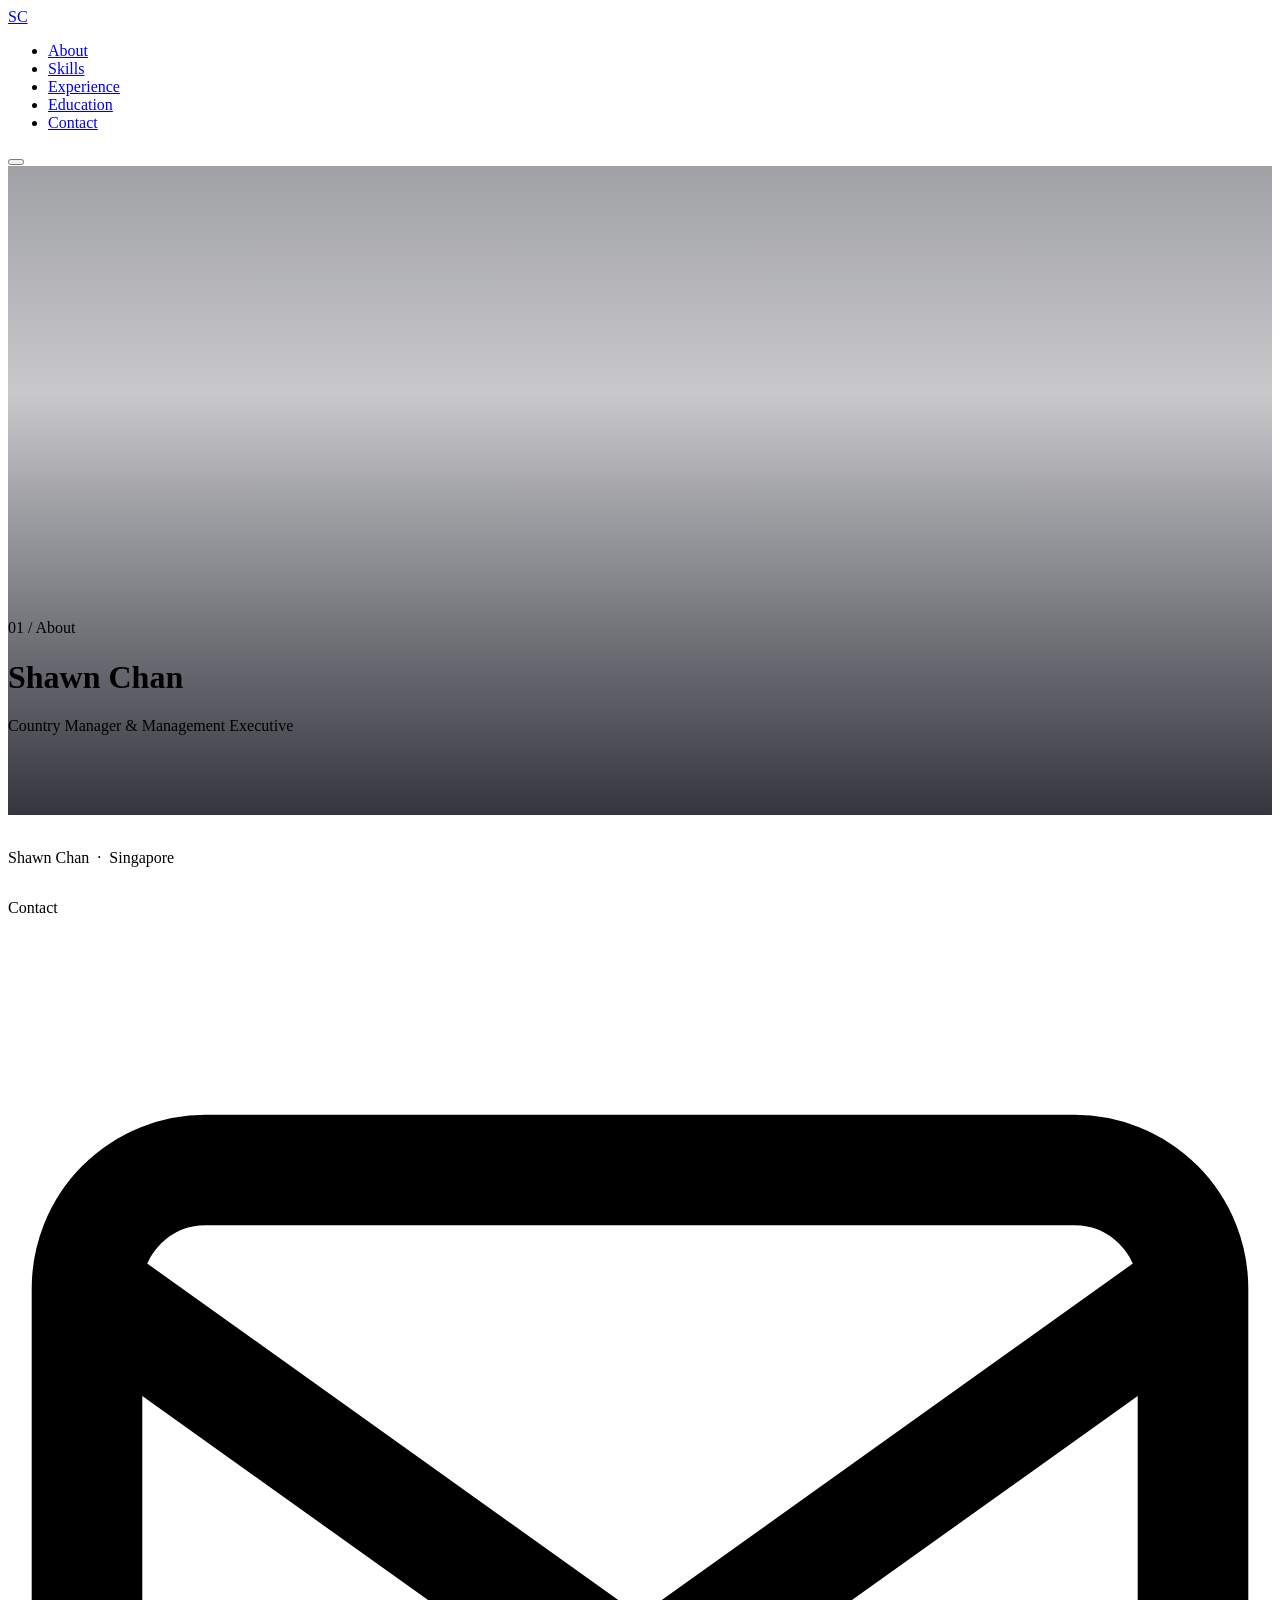
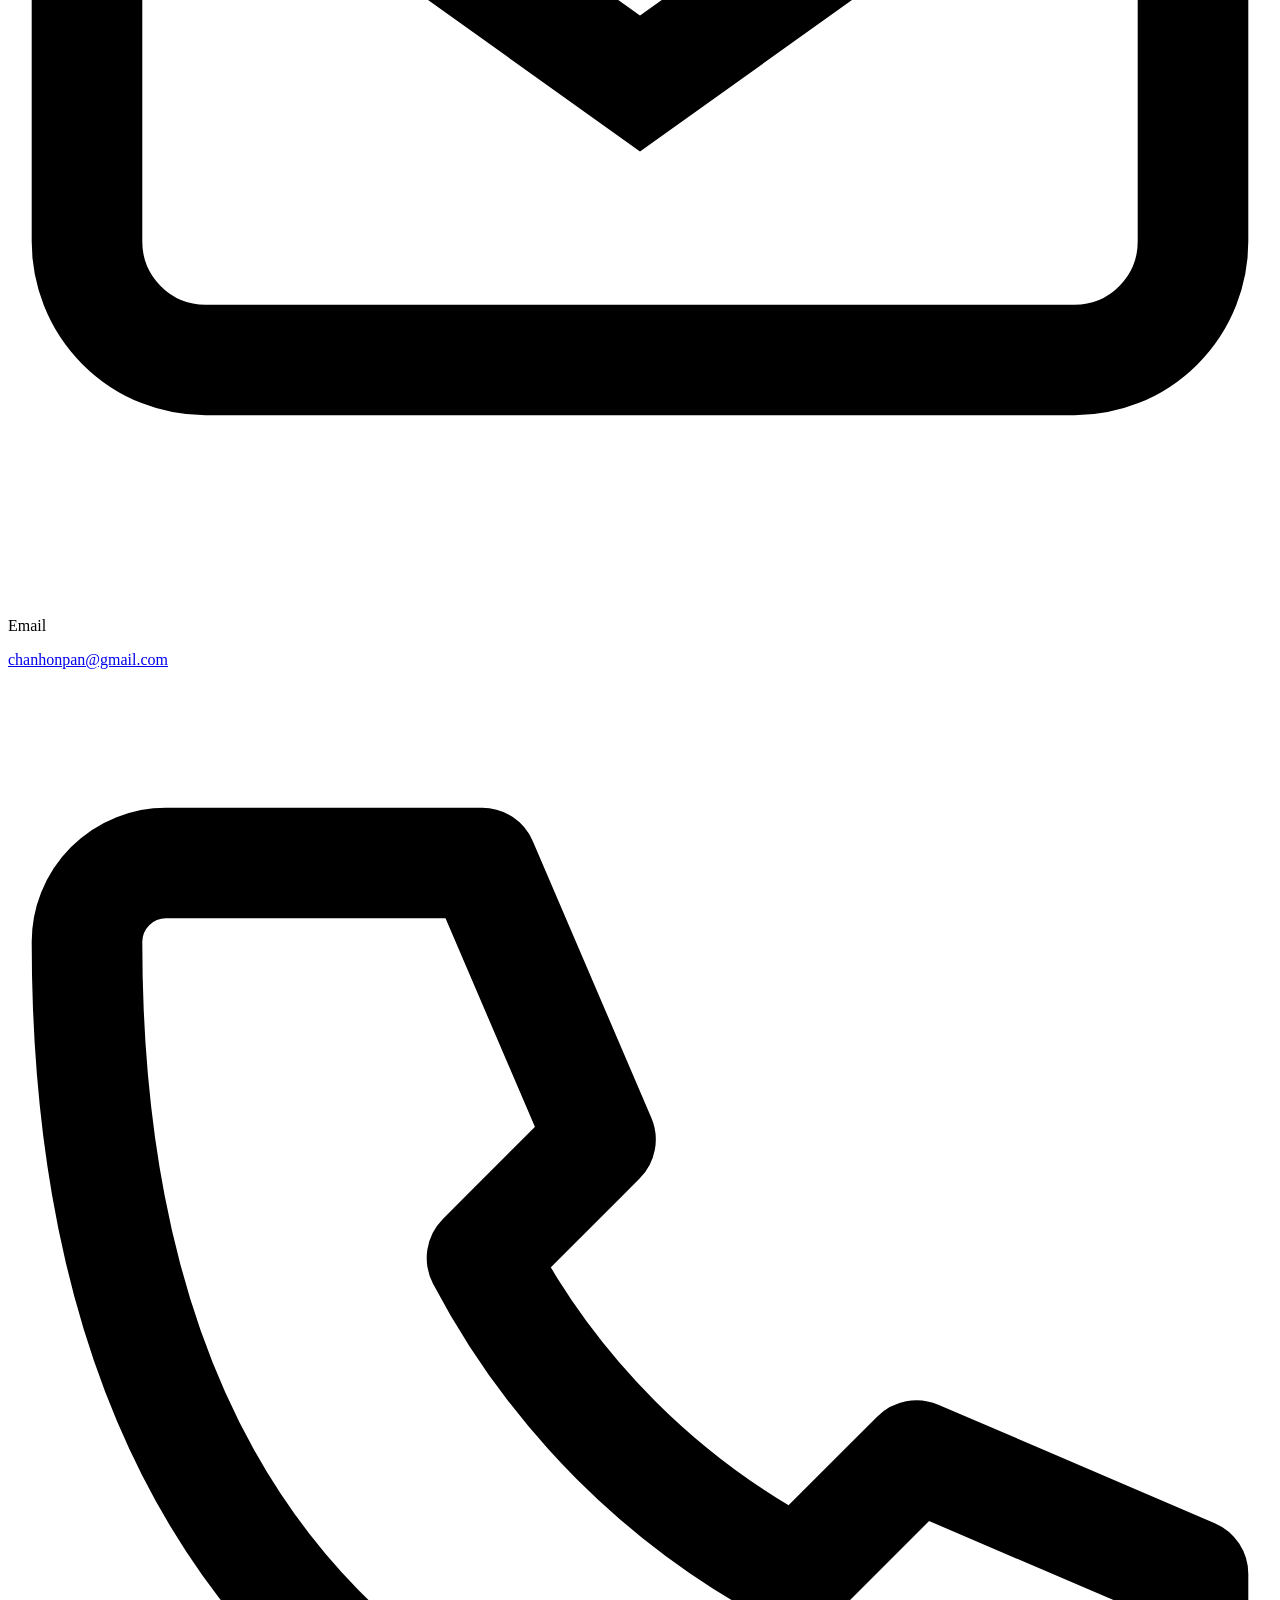
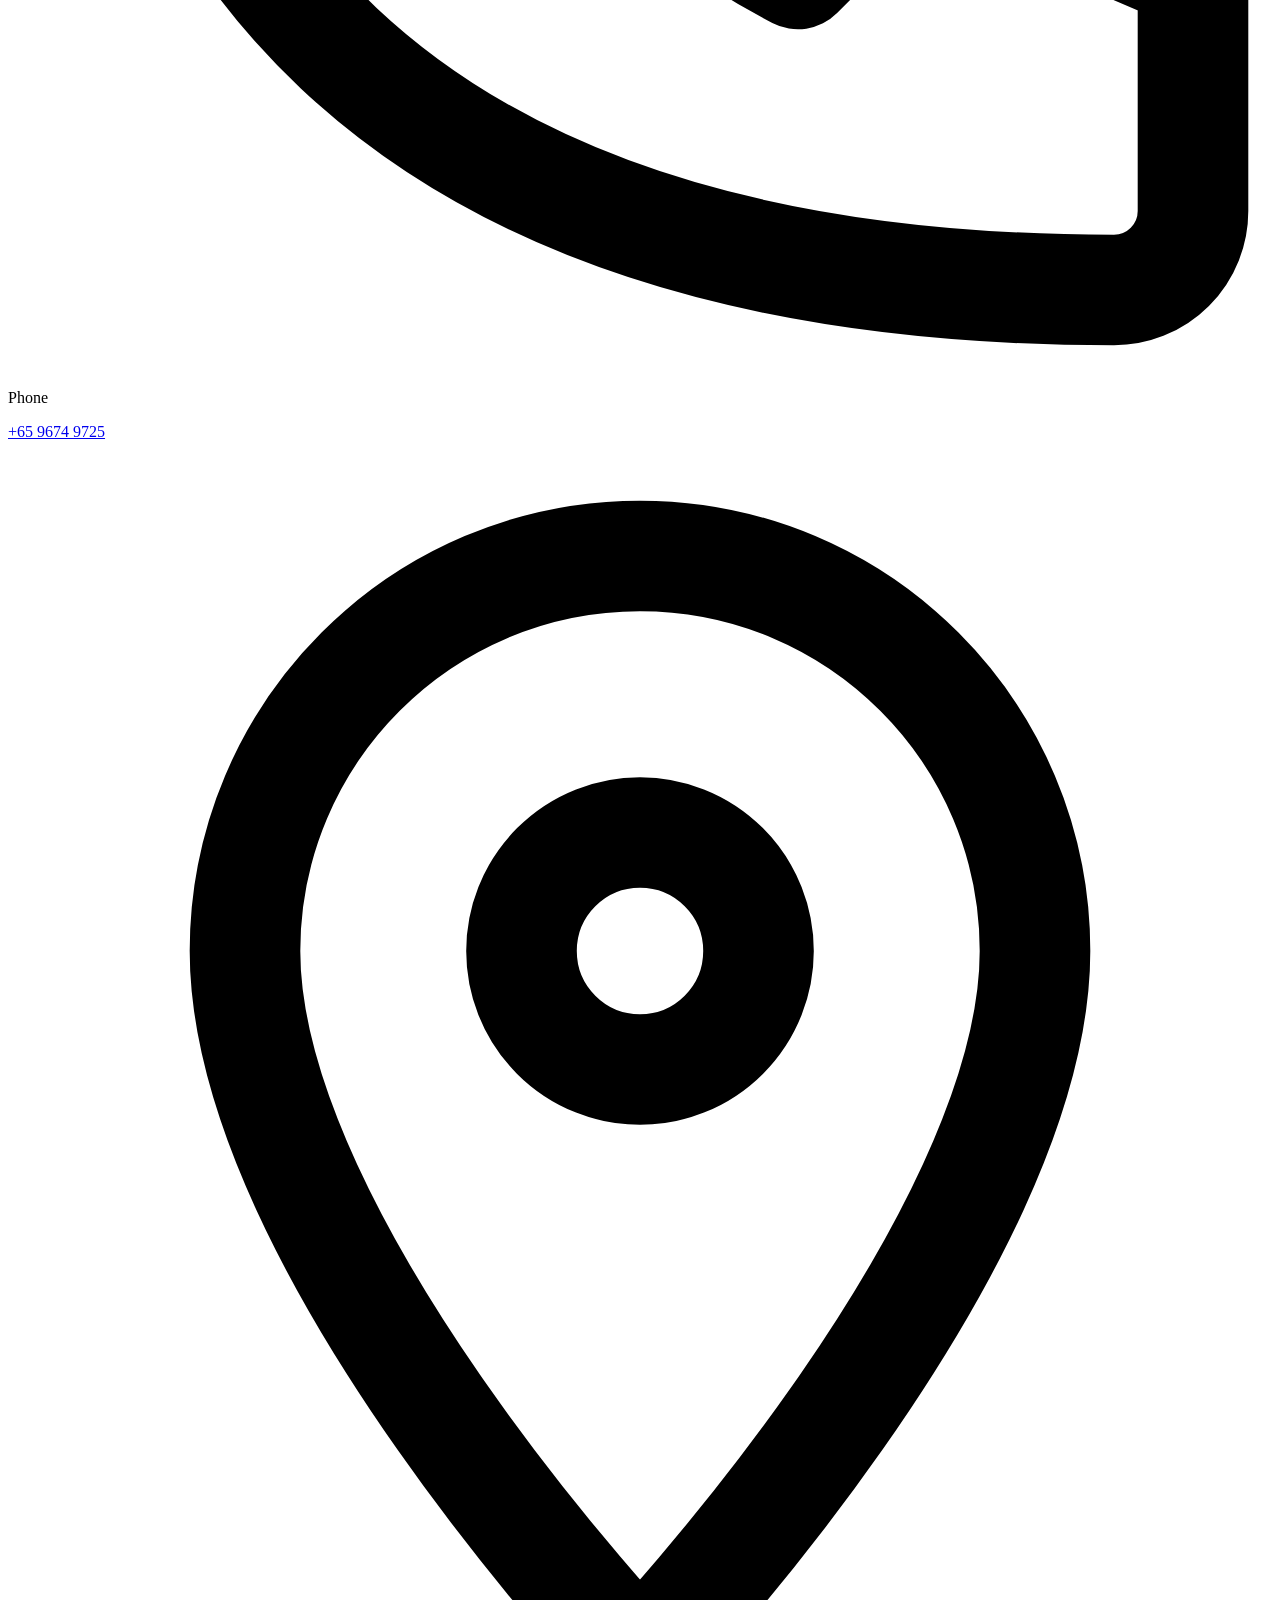
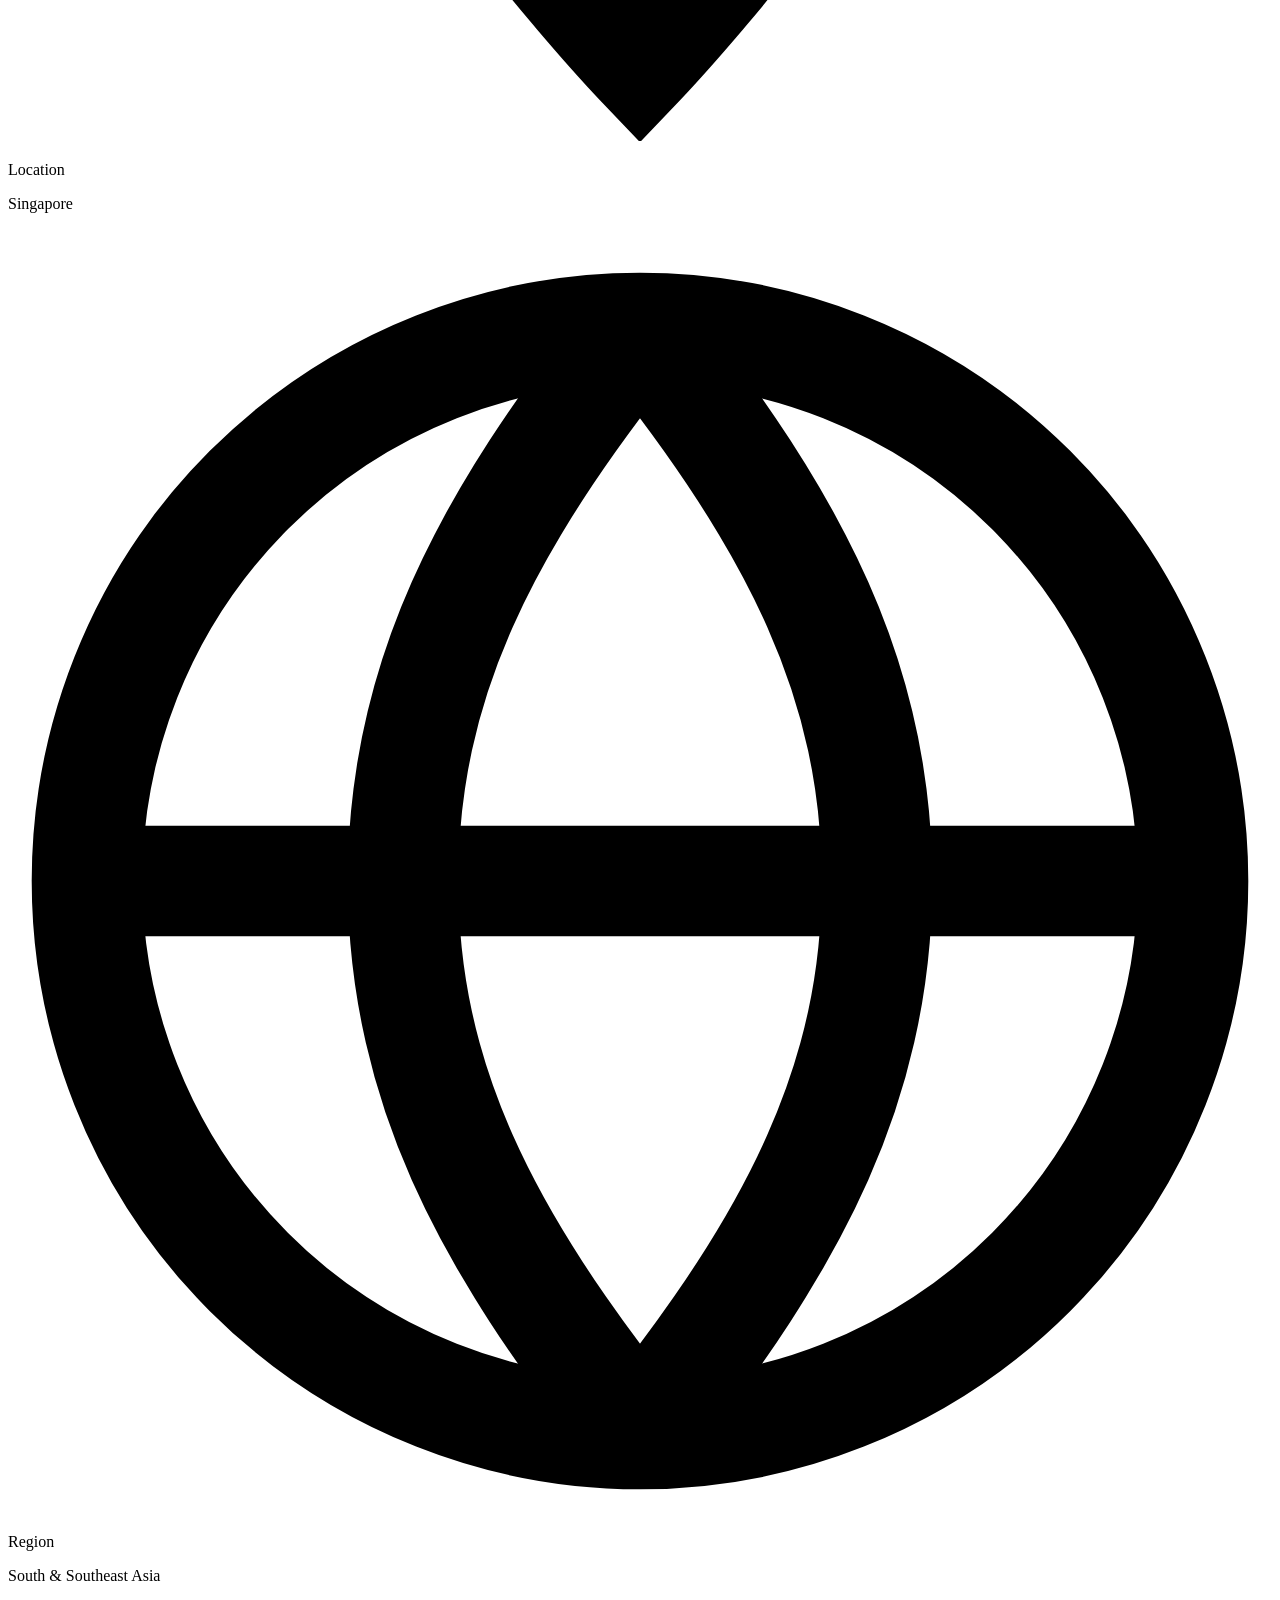
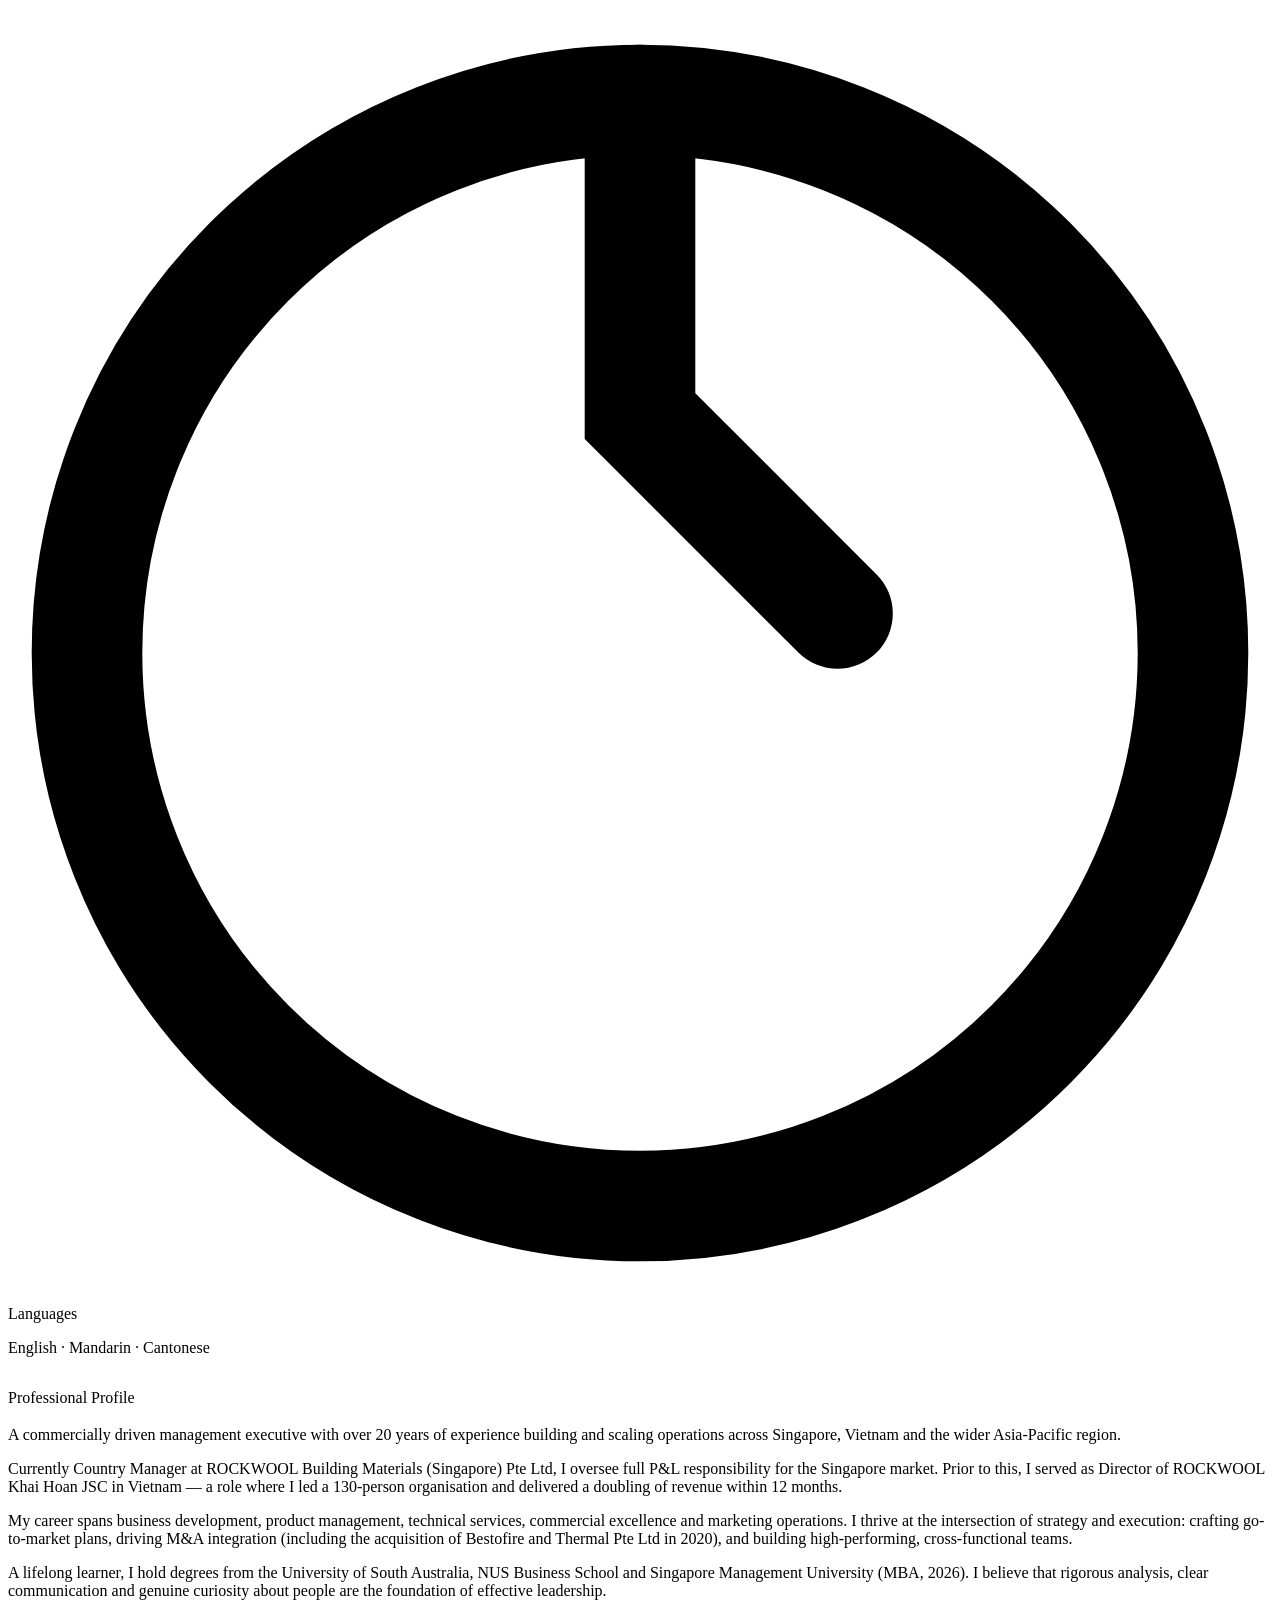
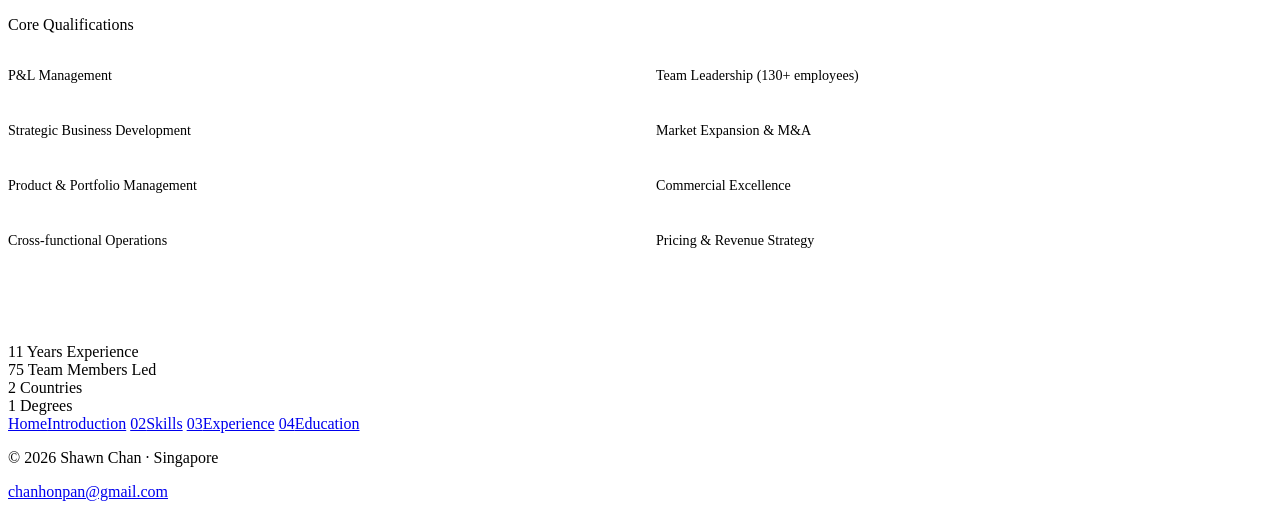
==== about.html @ ef0fda78 "Add files via upload" ====
<!DOCTYPE html>
<html lang="en">
<head>
<meta charset="UTF-8">
<meta name="viewport" content="width=device-width, initial-scale=1.0">
<meta name="description" content="About Shawn Chan — Country Manager, ROCKWOOL Singapore. Profile, contact and professional background.">
<title>About — Shawn Chan</title>
<link rel="preconnect" href="https://fonts.googleapis.com">
<link rel="preconnect" href="https://fonts.gstatic.com" crossorigin>
<link href="https://fonts.googleapis.com/css2?family=Cormorant+Garamond:ital,wght@0,400;0,500;0,600;0,700;1,400;1,600&family=Inter:wght@300;400;500;600;700&display=swap" rel="stylesheet">
<link rel="stylesheet" href="styles.css">
</head>
<body>

<nav id="mainNav" class="scrolled">
  <a class="nav-brand" href="index.html">SC</a>
  <ul class="nav-links" id="navLinks">
    <li><a href="about.html" class="active">About</a></li>
    <li><a href="skills.html">Skills</a></li>
    <li><a href="experience.html">Experience</a></li>
    <li><a href="education.html">Education</a></li>
    <li><a href="mailto:chanhonpan@gmail.com">Contact</a></li>
  </ul>
  <button class="nav-toggle" id="navToggle" aria-label="Menu">
    <span></span><span></span><span></span>
  </button>
</nav>

<!-- Page hero with Singapore skyline photo -->
<header class="page-hero photo-hero">
  <div class="photo-hero-bg"></div>
  <div class="photo-hero-overlay"></div>
  <div class="container photo-hero-content">
    <p class="ph-label">01 / About</p>
    <h1 class="ph-title">Shawn Chan</h1>
    <p class="ph-sub">Country Manager &amp; Management Executive</p>
  </div>
</header>

<style>
/* Photo hero override */
.photo-hero {
  position: relative;
  min-height: 65vh;
  display: flex;
  align-items: flex-end;
  padding-bottom: 4rem;
  overflow: hidden;
}

.photo-hero-bg {
  position: absolute;
  inset: 0;
  background-image: url('https://images.unsplash.com/photo-1574227492706-f65b24c3688a?auto=format&fit=crop&w=1920&q=88');
  background-size: cover;
  background-position: center 42%;
  transform: scale(1.04);
  transition: transform 8s ease-out;
}

.photo-hero-bg.loaded {
  transform: scale(1.0);
}

/* Dark gradient overlay — removes any watermark visibility */
.photo-hero-overlay {
  position: absolute;
  inset: 0;
  background: linear-gradient(
    to bottom,
    rgba(7, 9, 20, 0.38) 0%,
    rgba(7, 9, 20, 0.22) 35%,
    rgba(7, 9, 20, 0.55) 70%,
    rgba(7, 9, 20, 0.82) 100%
  );
}

.photo-hero-content {
  position: relative;
  z-index: 2;
}

/* Ensure page-hero::before doesn't conflict */
.photo-hero::before { display: none; }
</style>

<!-- Main content -->
<main class="section">
  <div class="container">
    <div class="about-grid">

      <!-- Photo column -->
      <div class="about-photo-wrap reveal-l">
        <img class="about-photo" src="shawn_photo.jpg" alt="Shawn Chan" onerror="this.style.background='#1C1A2E';this.alt='';">
        <p class="about-photo-caption">Shawn Chan &nbsp;·&nbsp; Singapore</p>

        <!-- Contact details -->
        <div class="bio-rule" style="margin-top:2rem;"></div>
        <p class="label" style="margin-bottom:1rem;">Contact</p>

        <div style="display:flex;flex-direction:column;gap:1.25rem;">

          <div class="contact-item">
            <svg class="contact-icon" viewBox="0 0 16 16" fill="none" xmlns="http://www.w3.org/2000/svg">
              <rect x="1" y="3" width="14" height="10" rx="1.5" stroke="currentColor" stroke-width="1.4"/>
              <path d="M1 4.5L8 9.5l7-5" stroke="currentColor" stroke-width="1.4"/>
            </svg>
            <div class="contact-item-content">
              <p class="ci-label">Email</p>
              <p class="ci-value"><a href="mailto:chanhonpan@gmail.com">chanhonpan@gmail.com</a></p>
            </div>
          </div>

          <div class="contact-item">
            <svg class="contact-icon" viewBox="0 0 16 16" fill="none" xmlns="http://www.w3.org/2000/svg">
              <path d="M3 2h3l1.5 3.5L6 7a9.5 9.5 0 004 4l1.5-1.5L15 11v3a1 1 0 01-1 1C5.163 15 1 10.837 1 3a1 1 0 011-1h1z" stroke="currentColor" stroke-width="1.4" stroke-linecap="round" stroke-linejoin="round"/>
            </svg>
            <div class="contact-item-content">
              <p class="ci-label">Phone</p>
              <p class="ci-value"><a href="tel:+6596749725">+65 9674 9725</a></p>
            </div>
          </div>

          <div class="contact-item">
            <svg class="contact-icon" viewBox="0 0 16 16" fill="none" xmlns="http://www.w3.org/2000/svg">
              <path d="M8 1C5.238 1 3 3.238 3 6c0 3.75 5 9 5 9s5-5.25 5-9c0-2.762-2.238-5-5-5z" stroke="currentColor" stroke-width="1.4"/>
              <circle cx="8" cy="6" r="1.5" stroke="currentColor" stroke-width="1.4"/>
            </svg>
            <div class="contact-item-content">
              <p class="ci-label">Location</p>
              <p class="ci-value">Singapore</p>
            </div>
          </div>

          <div class="contact-item">
            <svg class="contact-icon" viewBox="0 0 16 16" fill="none" xmlns="http://www.w3.org/2000/svg">
              <circle cx="8" cy="8" r="7" stroke="currentColor" stroke-width="1.4"/>
              <path d="M1.5 8h13M8 1c-2 2.5-3 4.5-3 7s1 4.5 3 7M8 1c2 2.5 3 4.5 3 7s-1 4.5-3 7" stroke="currentColor" stroke-width="1.4"/>
            </svg>
            <div class="contact-item-content">
              <p class="ci-label">Region</p>
              <p class="ci-value">South &amp; Southeast Asia</p>
            </div>
          </div>

          <div class="contact-item">
            <svg class="contact-icon" viewBox="0 0 16 16" fill="none" xmlns="http://www.w3.org/2000/svg">
              <path d="M8 1v4l2.5 2.5" stroke="currentColor" stroke-width="1.4" stroke-linecap="round"/>
              <circle cx="8" cy="8" r="7" stroke="currentColor" stroke-width="1.4"/>
            </svg>
            <div class="contact-item-content">
              <p class="ci-label">Languages</p>
              <p class="ci-value">English · Mandarin · Cantonese</p>
            </div>
          </div>

        </div>
      </div>

      <!-- Bio column -->
      <div class="reveal">
        <p class="label" style="margin-bottom:1.2rem;">Professional Profile</p>

        <p class="bio-lead">
          A commercially driven management executive with over 20 years of experience building and scaling operations across Singapore, Vietnam and the wider Asia-Pacific region.
        </p>

        <p class="bio-body">
          Currently Country Manager at ROCKWOOL Building Materials (Singapore) Pte Ltd, I oversee full P&amp;L responsibility for the Singapore market. Prior to this, I served as Director of ROCKWOOL Khai Hoan JSC in Vietnam — a role where I led a 130-person organisation and delivered a doubling of revenue within 12 months.
        </p>

        <p class="bio-body">
          My career spans business development, product management, technical services, commercial excellence and marketing operations. I thrive at the intersection of strategy and execution: crafting go-to-market plans, driving M&amp;A integration (including the acquisition of Bestofire and Thermal Pte Ltd in 2020), and building high-performing, cross-functional teams.
        </p>

        <p class="bio-body">
          A lifelong learner, I hold degrees from the University of South Australia, NUS Business School and Singapore Management University (MBA, 2026). I believe that rigorous analysis, clear communication and genuine curiosity about people are the foundation of effective leadership.
        </p>

        <div class="bio-rule"></div>

        <p class="label" style="margin-bottom:1.2rem;">Core Qualifications</p>
        <div style="display:grid;grid-template-columns:repeat(2,1fr);gap:0.6rem 2rem;">
          <p style="font-size:0.88rem;color:var(--muted);">P&amp;L Management</p>
          <p style="font-size:0.88rem;color:var(--muted);">Team Leadership (130+ employees)</p>
          <p style="font-size:0.88rem;color:var(--muted);">Strategic Business Development</p>
          <p style="font-size:0.88rem;color:var(--muted);">Market Expansion &amp; M&amp;A</p>
          <p style="font-size:0.88rem;color:var(--muted);">Product &amp; Portfolio Management</p>
          <p style="font-size:0.88rem;color:var(--muted);">Commercial Excellence</p>
          <p style="font-size:0.88rem;color:var(--muted);">Cross-functional Operations</p>
          <p style="font-size:0.88rem;color:var(--muted);">Pricing &amp; Revenue Strategy</p>
        </div>

      </div>
    </div>

    <!-- Stats -->
    <div class="stats-grid reveal" id="statsSection" style="margin-top:5rem;">
      <div class="stat-card">
        <span class="stat-num count-up" data-target="20" data-suffix="+">0</span>
        <span class="stat-label">Years Experience</span>
      </div>
      <div class="stat-card">
        <span class="stat-num count-up" data-target="130" data-suffix="+">0</span>
        <span class="stat-label">Team Members Led</span>
      </div>
      <div class="stat-card">
        <span class="stat-num count-up" data-target="5" data-suffix="+">0</span>
        <span class="stat-label">Countries</span>
      </div>
      <div class="stat-card">
        <span class="stat-num count-up" data-target="3" data-suffix="">0</span>
        <span class="stat-label">Degrees</span>
      </div>
    </div>
  </div>
</main>

<!-- Bottom nav -->
<nav class="bottom-nav">
  <a class="bn-item" href="index.html"><span class="bn-num">Home</span><span class="bn-label">Introduction</span><span class="bn-arrow"></span></a>
  <a class="bn-item" href="skills.html"><span class="bn-num">02</span><span class="bn-label">Skills</span><span class="bn-arrow"></span></a>
  <a class="bn-item" href="experience.html"><span class="bn-num">03</span><span class="bn-label">Experience</span><span class="bn-arrow"></span></a>
  <a class="bn-item" href="education.html"><span class="bn-num">04</span><span class="bn-label">Education</span><span class="bn-arrow"></span></a>
</nav>

<footer>
  <p>© 2026 Shawn Chan · Singapore</p>
  <a href="mailto:chanhonpan@gmail.com">chanhonpan@gmail.com</a>
</footer>

<script>
const nav = document.getElementById('mainNav');
window.addEventListener('scroll', () => nav.classList.toggle('scrolled', window.scrollY > 10), { passive: true });
nav.classList.add('scrolled');

const toggle = document.getElementById('navToggle');
const navLinks = document.getElementById('navLinks');
toggle.addEventListener('click', () => navLinks.classList.toggle('open'));

// Trigger subtle pan once hero photo loads
const heroBg = document.querySelector('.photo-hero-bg');
if (heroBg) {
  const testImg = new Image();
  testImg.onload = () => heroBg.classList.add('loaded');
  testImg.src = 'https://images.unsplash.com/photo-1574227492706-f65b24c3688a?auto=format&fit=crop&w=1920&q=88';
}

// Scroll reveal
const ioRev = new IntersectionObserver((entries) => {
  entries.forEach(e => { if (e.isIntersecting) { e.target.classList.add('visible'); ioRev.unobserve(e.target); } });
}, { threshold: 0.12 });
document.querySelectorAll('.reveal, .reveal-l, .reveal-r').forEach(el => ioRev.observe(el));

// Count-up
const runCounter = (el) => {
  const target = parseInt(el.dataset.target);
  const suffix = el.dataset.suffix !== undefined ? el.dataset.suffix : '+';
  const duration = 1600;
  const start = performance.now();
  const tick = (now) => {
    const p = Math.min((now - start) / duration, 1);
    const ease = 1 - Math.pow(1 - p, 3);
    el.textContent = Math.floor(ease * target) + (p === 1 ? suffix : '');
    if (p < 1) requestAnimationFrame(tick);
  };
  requestAnimationFrame(tick);
};

const ioCount = new IntersectionObserver((entries) => {
  entries.forEach(e => {
    if (e.isIntersecting) {
      e.target.querySelectorAll('.count-up').forEach(runCounter);
      ioCount.unobserve(e.target);
    }
  });
}, { threshold: 0.3 });

const statsSection = document.getElementById('statsSection');
if (statsSection) ioCount.observe(statsSection);
</script>
</body>
</html>
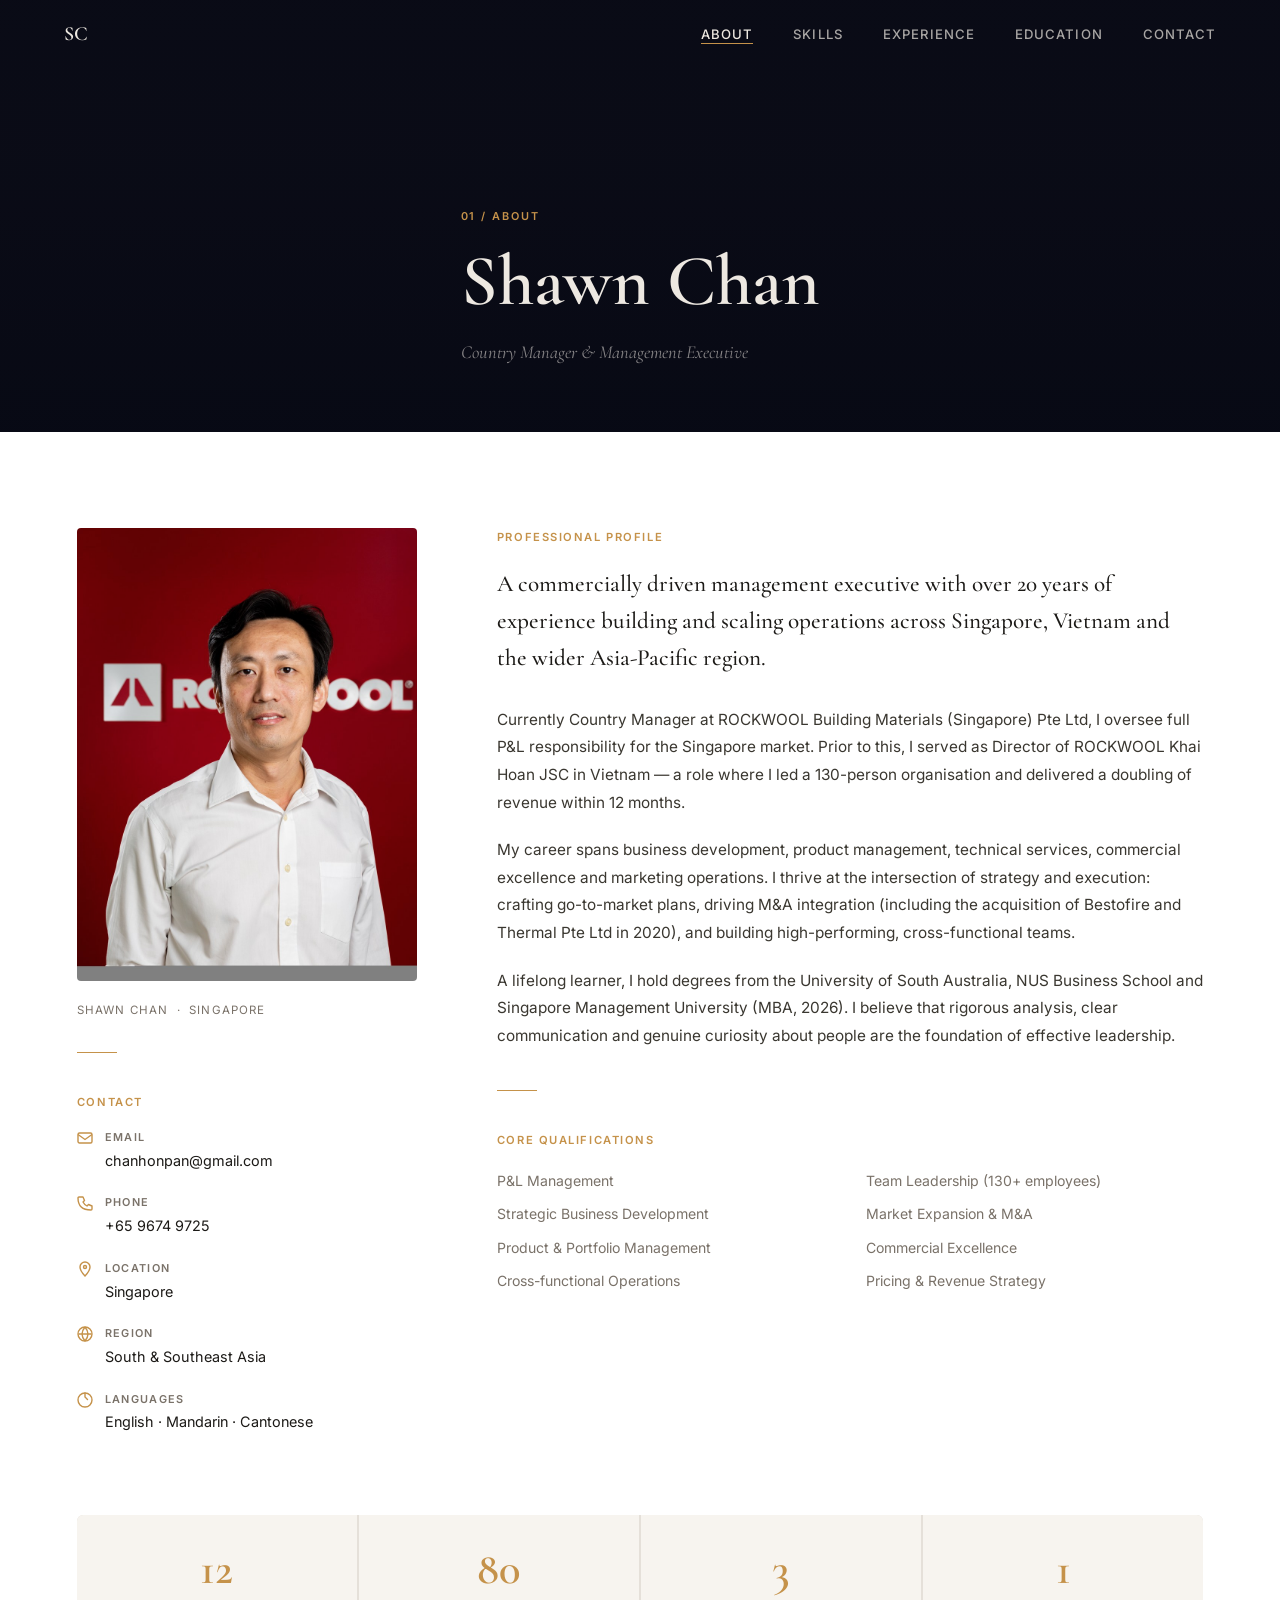
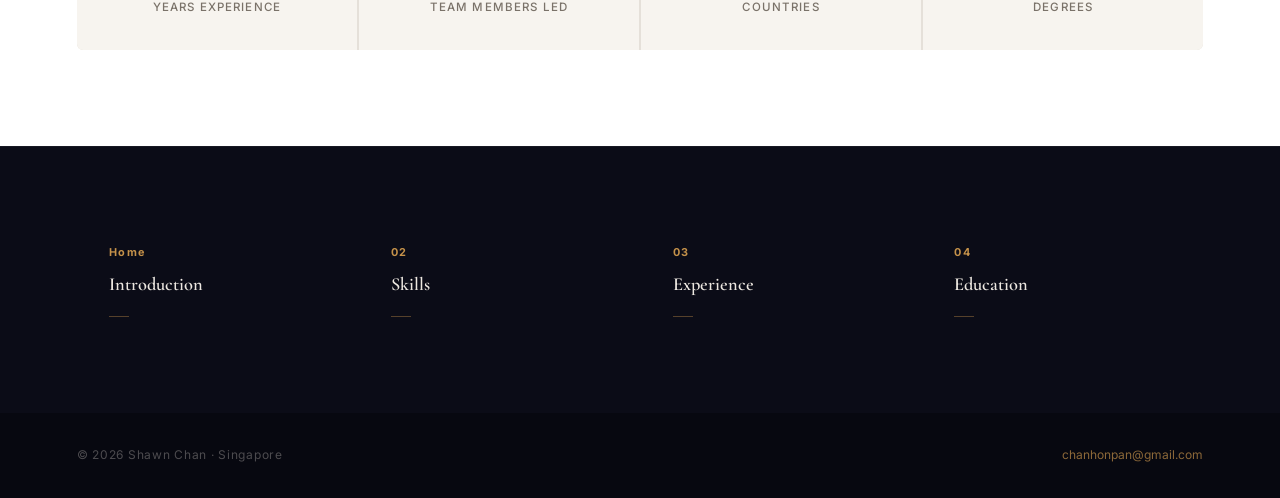
==== commit 2cdc4c58: "Update about.html" ====
--- a/about.html
+++ b/about.html
@@ -41,7 +41,7 @@
 /* Photo hero override */
 .photo-hero {
   position: relative;
-  min-height: 65vh;
+  min-height: 48vh;
   display: flex;
   align-items: flex-end;
   padding-bottom: 4rem;
@@ -53,7 +53,7 @@
   inset: 0;
   background-image: url('https://images.unsplash.com/photo-1574227492706-f65b24c3688a?auto=format&fit=crop&w=1920&q=88');
   background-size: cover;
-  background-position: center 42%;
+  background-position: center 44%;
   transform: scale(1.04);
   transition: transform 8s ease-out;
 }
@@ -280,4 +280,4 @@
 if (statsSection) ioCount.observe(statsSection);
 </script>
 </body>
-</html>+  </html>
--- a/styles.css
+++ b/styles.css
@@ -0,0 +1,1200 @@
+/* ============================================================
+   SHAWN CHAN — Personal Portfolio
+   Design System: Cormorant Garamond + Inter, Warm Bronze
+   ============================================================ */
+
+@import url('https://fonts.googleapis.com/css2?family=Cormorant+Garamond:ital,wght@0,400;0,500;0,600;0,700;1,400;1,600&family=Inter:wght@300;400;500;600;700&display=swap');
+
+/* ─── Design Tokens ────────────────────────────────────────── */
+:root {
+  --ink:      #0B0C17;
+  --deep:     #141524;
+  --coal:     #1C1A2E;
+  --bronze:   #C5924A;
+  --bronze-d: #9E6E30;
+  --cream:    #EDE8E1;
+  --text:     #1C1A17;
+  --muted:    #7A7269;
+  --border:   #E5E0D9;
+  --light:    #F7F4EF;
+  --white:    #FFFFFF;
+  --nav-h:    68px;
+  --radius:   6px;
+  --max-w:    1160px;
+  --f-serif:  'Cormorant Garamond', Georgia, 'Times New Roman', serif;
+  --f-sans:   'Inter', 'Segoe UI', system-ui, sans-serif;
+}
+
+/* ─── Reset & Base ──────────────────────────────────────────── */
+*, *::before, *::after { box-sizing: border-box; margin: 0; padding: 0; }
+
+html { scroll-behavior: smooth; font-size: 16px; }
+
+body {
+  font-family: var(--f-sans);
+  font-size: 1rem;
+  line-height: 1.7;
+  color: var(--text);
+  background: var(--white);
+  -webkit-font-smoothing: antialiased;
+}
+
+img { display: block; max-width: 100%; }
+a { color: inherit; text-decoration: none; }
+
+/* ─── Typography ────────────────────────────────────────────── */
+h1, h2, h3, h4 {
+  font-family: var(--f-serif);
+  font-weight: 600;
+  line-height: 1.2;
+}
+
+.label {
+  font-family: var(--f-sans);
+  font-size: 0.7rem;
+  font-weight: 600;
+  letter-spacing: 0.14em;
+  text-transform: uppercase;
+  color: var(--bronze);
+}
+
+/* ─── Navigation ────────────────────────────────────────────── */
+#mainNav {
+  position: fixed;
+  top: 0;
+  left: 0;
+  right: 0;
+  height: var(--nav-h);
+  z-index: 1000;
+  display: flex;
+  align-items: center;
+  padding: 0 5%;
+  transition: background 0.4s, box-shadow 0.4s;
+}
+
+#mainNav.scrolled {
+  background: rgba(11, 12, 23, 0.92);
+  backdrop-filter: blur(16px);
+  -webkit-backdrop-filter: blur(16px);
+  box-shadow: 0 1px 0 rgba(255,255,255,0.05);
+}
+
+.nav-brand {
+  font-family: var(--f-serif);
+  font-size: 1.25rem;
+  font-weight: 600;
+  color: var(--cream);
+  letter-spacing: 0.02em;
+  flex: 1;
+}
+
+.nav-links {
+  display: flex;
+  align-items: center;
+  gap: 2.5rem;
+  list-style: none;
+}
+
+.nav-links a {
+  font-family: var(--f-sans);
+  font-size: 0.82rem;
+  font-weight: 500;
+  letter-spacing: 0.08em;
+  text-transform: uppercase;
+  color: rgba(237, 232, 225, 0.7);
+  transition: color 0.2s;
+  position: relative;
+}
+
+.nav-links a::after {
+  content: '';
+  position: absolute;
+  bottom: -2px;
+  left: 0;
+  right: 0;
+  height: 1px;
+  background: var(--bronze);
+  transform: scaleX(0);
+  transition: transform 0.2s;
+}
+
+.nav-links a:hover,
+.nav-links a.active {
+  color: var(--cream);
+}
+
+.nav-links a:hover::after,
+.nav-links a.active::after {
+  transform: scaleX(1);
+}
+
+.nav-toggle {
+  display: none;
+  flex-direction: column;
+  gap: 5px;
+  cursor: pointer;
+  background: none;
+  border: none;
+  padding: 4px;
+}
+
+.nav-toggle span {
+  display: block;
+  width: 22px;
+  height: 1.5px;
+  background: var(--cream);
+  transition: transform 0.3s, opacity 0.3s;
+}
+
+/* ─── Hero (index.html) ─────────────────────────────────────── */
+.hero {
+  position: relative;
+  min-height: 100vh;
+  display: flex;
+  flex-direction: column;
+  justify-content: flex-end;
+  overflow: hidden;
+}
+
+/* Animated sunset gradient */
+.hero-bg {
+  position: absolute;
+  inset: 0;
+  background: linear-gradient(
+    180deg,
+    #070C1E 0%,
+    #0F0B2A 18%,
+    #280830 30%,
+    #501028 42%,
+    #8B2B12 55%,
+    #C4601A 70%,
+    #D4811E 82%,
+    #B86518 90%,
+    #6B3A10 100%
+  );
+  background-size: 100% 200%;
+  animation: sunsetPan 20s ease-in-out infinite alternate;
+}
+
+@keyframes sunsetPan {
+  0%   { background-position: 50% 0%; }
+  50%  { background-position: 50% 30%; }
+  100% { background-position: 50% 10%; }
+}
+
+/* Film grain texture */
+.hero-grain {
+  position: absolute;
+  inset: 0;
+  pointer-events: none;
+  opacity: 0.045;
+  background-image: url("data:image/svg+xml,%3Csvg xmlns='http://www.w3.org/2000/svg' width='300' height='300'%3E%3Cfilter id='n'%3E%3CfeTurbulence type='fractalNoise' baseFrequency='0.85' numOctaves='4' stitchTiles='stitch'/%3E%3C/filter%3E%3Crect width='100%25' height='100%25' filter='url(%23n)'/%3E%3C/svg%3E");
+  mix-blend-mode: screen;
+}
+
+/* City lights dots layer */
+.hero-lights {
+  position: absolute;
+  inset: 0;
+  pointer-events: none;
+  background: radial-gradient(ellipse 60% 30% at 50% 78%, rgba(255,200,80,0.08) 0%, transparent 70%);
+}
+
+/* Singapore skyline SVG */
+.hero-skyline {
+  position: absolute;
+  bottom: 0;
+  left: 0;
+  right: 0;
+  width: 100%;
+  height: auto;
+  pointer-events: none;
+}
+
+/* Hero content */
+.hero-content {
+  position: relative;
+  z-index: 10;
+  padding: 0 6% calc(var(--nav-h) + 3rem);
+  padding-top: var(--nav-h);
+  display: flex;
+  flex-direction: column;
+  justify-content: center;
+  min-height: 100vh;
+}
+
+.hero-eyebrow {
+  font-family: var(--f-sans);
+  font-size: 0.7rem;
+  font-weight: 600;
+  letter-spacing: 0.18em;
+  text-transform: uppercase;
+  color: var(--bronze);
+  margin-bottom: 1.2rem;
+}
+
+.hero-name {
+  font-family: var(--f-serif);
+  font-size: clamp(3.5rem, 9vw, 7.5rem);
+  font-weight: 600;
+  line-height: 1.0;
+  color: var(--cream);
+  margin-bottom: 0.5rem;
+}
+
+.hero-title {
+  font-family: var(--f-serif);
+  font-style: italic;
+  font-size: clamp(1.1rem, 2.5vw, 1.6rem);
+  font-weight: 400;
+  color: rgba(237, 232, 225, 0.75);
+  margin-bottom: 2.5rem;
+}
+
+.hero-rule {
+  width: 48px;
+  height: 1px;
+  background: var(--bronze);
+  margin-bottom: 2rem;
+}
+
+.hero-desc {
+  font-family: var(--f-sans);
+  font-size: 0.95rem;
+  font-weight: 300;
+  line-height: 1.8;
+  color: rgba(237, 232, 225, 0.65);
+  max-width: 520px;
+  margin-bottom: 3.5rem;
+}
+
+.hero-nav {
+  display: flex;
+  flex-wrap: wrap;
+  align-items: center;
+  gap: 0 0;
+}
+
+.hero-nav-item {
+  display: flex;
+  align-items: center;
+}
+
+.hero-nav-item a {
+  font-family: var(--f-sans);
+  font-size: 0.8rem;
+  font-weight: 500;
+  letter-spacing: 0.1em;
+  text-transform: uppercase;
+  color: rgba(237, 232, 225, 0.65);
+  padding: 0.5rem 0;
+  transition: color 0.2s;
+  position: relative;
+}
+
+.hero-nav-item a::after {
+  content: '';
+  position: absolute;
+  bottom: 4px;
+  left: 0;
+  width: 0;
+  height: 1px;
+  background: var(--bronze);
+  transition: width 0.25s;
+}
+
+.hero-nav-item a:hover {
+  color: var(--cream);
+}
+
+.hero-nav-item a:hover::after {
+  width: 100%;
+}
+
+.hero-nav-sep {
+  width: 24px;
+  height: 1px;
+  background: rgba(237, 232, 225, 0.2);
+  margin: 0 1.2rem;
+}
+
+.hero-cta {
+  display: inline-flex;
+  align-items: center;
+  gap: 0.6rem;
+  margin-top: 3rem;
+  font-family: var(--f-sans);
+  font-size: 0.78rem;
+  font-weight: 600;
+  letter-spacing: 0.12em;
+  text-transform: uppercase;
+  color: var(--bronze);
+  border-bottom: 1px solid rgba(197, 146, 74, 0.35);
+  padding-bottom: 3px;
+  transition: border-color 0.2s, color 0.2s;
+  width: fit-content;
+}
+
+.hero-cta:hover {
+  color: var(--cream);
+  border-color: var(--cream);
+}
+
+.scroll-hint {
+  position: absolute;
+  bottom: 2rem;
+  right: 6%;
+  display: flex;
+  flex-direction: column;
+  align-items: center;
+  gap: 0.4rem;
+  z-index: 10;
+}
+
+.scroll-hint span {
+  font-family: var(--f-sans);
+  font-size: 0.65rem;
+  font-weight: 500;
+  letter-spacing: 0.14em;
+  text-transform: uppercase;
+  color: rgba(237, 232, 225, 0.4);
+  writing-mode: vertical-rl;
+}
+
+.scroll-hint-line {
+  width: 1px;
+  height: 40px;
+  background: linear-gradient(to bottom, rgba(237,232,225,0.15), transparent);
+  animation: scrollLineDrop 2s ease-in-out infinite;
+}
+
+@keyframes scrollLineDrop {
+  0%, 100% { transform: scaleY(1); opacity: 1; }
+  50%       { transform: scaleY(0.4); opacity: 0.4; }
+}
+
+/* ─── Inner Page Hero ───────────────────────────────────────── */
+.page-hero {
+  background: var(--ink);
+  padding: calc(var(--nav-h) + 4rem) 6% 4rem;
+  position: relative;
+  overflow: hidden;
+}
+
+.page-hero::before {
+  content: '';
+  position: absolute;
+  inset: 0;
+  background: radial-gradient(ellipse 80% 60% at 0% 50%, rgba(197,146,74,0.06) 0%, transparent 70%);
+  pointer-events: none;
+}
+
+.ph-label {
+  font-family: var(--f-sans);
+  font-size: 0.68rem;
+  font-weight: 600;
+  letter-spacing: 0.18em;
+  text-transform: uppercase;
+  color: var(--bronze);
+  margin-bottom: 1rem;
+}
+
+.ph-title {
+  font-family: var(--f-serif);
+  font-size: clamp(2.5rem, 6vw, 4.5rem);
+  font-weight: 600;
+  color: var(--cream);
+  line-height: 1.1;
+}
+
+.ph-sub {
+  font-family: var(--f-serif);
+  font-style: italic;
+  font-size: 1.15rem;
+  color: rgba(237, 232, 225, 0.55);
+  margin-top: 1rem;
+}
+
+/* ─── Sections & Layout ─────────────────────────────────────── */
+.section {
+  padding: 6rem 6%;
+}
+
+.section-dark {
+  background: var(--ink);
+  color: var(--cream);
+}
+
+.section-warm {
+  background: var(--light);
+}
+
+.container {
+  max-width: var(--max-w);
+  margin: 0 auto;
+}
+
+.section-header {
+  margin-bottom: 4rem;
+}
+
+.section-title {
+  font-family: var(--f-serif);
+  font-size: clamp(2rem, 4vw, 3rem);
+  font-weight: 600;
+  color: var(--text);
+  line-height: 1.15;
+}
+
+.section-dark .section-title { color: var(--cream); }
+
+.section-sub {
+  margin-top: 0.75rem;
+  font-size: 0.95rem;
+  color: var(--muted);
+  max-width: 520px;
+}
+
+.section-dark .section-sub { color: rgba(237,232,225,0.55); }
+
+/* ─── Scroll Reveal ─────────────────────────────────────────── */
+.reveal, .reveal-l, .reveal-r {
+  opacity: 0;
+  transition: opacity 0.7s ease, transform 0.7s ease;
+}
+
+.reveal   { transform: translateY(28px); }
+.reveal-l { transform: translateX(-32px); }
+.reveal-r { transform: translateX(32px); }
+
+.reveal.visible, .reveal-l.visible, .reveal-r.visible {
+  opacity: 1;
+  transform: none;
+}
+
+/* ─── About Page ────────────────────────────────────────────── */
+.about-grid {
+  display: grid;
+  grid-template-columns: 340px 1fr;
+  gap: 5rem;
+  align-items: start;
+}
+
+.about-photo-wrap {
+  position: sticky;
+  top: calc(var(--nav-h) + 2rem);
+}
+
+.about-photo {
+  width: 100%;
+  aspect-ratio: 3/4;
+  object-fit: cover;
+  object-position: top center;
+  border-radius: 4px;
+  filter: grayscale(8%);
+}
+
+.about-photo-caption {
+  margin-top: 1.2rem;
+  font-size: 0.72rem;
+  letter-spacing: 0.1em;
+  text-transform: uppercase;
+  color: var(--muted);
+}
+
+.bio-lead {
+  font-family: var(--f-serif);
+  font-size: clamp(1.2rem, 2vw, 1.45rem);
+  font-weight: 500;
+  line-height: 1.6;
+  color: var(--text);
+  margin-bottom: 1.75rem;
+}
+
+.bio-body {
+  font-size: 0.96rem;
+  line-height: 1.8;
+  color: #3A3730;
+  margin-bottom: 1.25rem;
+}
+
+.bio-rule {
+  width: 40px;
+  height: 1px;
+  background: var(--bronze);
+  margin: 2.5rem 0;
+}
+
+/* Contact details */
+.contact-grid {
+  display: grid;
+  grid-template-columns: repeat(2, 1fr);
+  gap: 1.5rem 2rem;
+  margin-top: 1.5rem;
+}
+
+.contact-item {
+  display: flex;
+  align-items: flex-start;
+  gap: 0.75rem;
+}
+
+.contact-icon {
+  width: 16px;
+  height: 16px;
+  flex-shrink: 0;
+  margin-top: 2px;
+  color: var(--bronze);
+}
+
+.contact-item-content .ci-label {
+  font-size: 0.68rem;
+  font-weight: 600;
+  letter-spacing: 0.12em;
+  text-transform: uppercase;
+  color: var(--muted);
+  margin-bottom: 0.15rem;
+}
+
+.contact-item-content .ci-value {
+  font-size: 0.9rem;
+  color: var(--text);
+}
+
+.contact-item-content a:hover { color: var(--bronze); }
+
+/* Stats */
+.stats-grid {
+  display: grid;
+  grid-template-columns: repeat(4, 1fr);
+  gap: 2px;
+  background: var(--border);
+  margin-top: 4rem;
+  border-radius: var(--radius);
+  overflow: hidden;
+}
+
+.stat-card {
+  background: var(--light);
+  padding: 2rem 1.5rem;
+  text-align: center;
+}
+
+.stat-num {
+  font-family: var(--f-serif);
+  font-size: 2.8rem;
+  font-weight: 600;
+  color: var(--bronze);
+  line-height: 1;
+  display: block;
+}
+
+.stat-label {
+  font-size: 0.72rem;
+  font-weight: 500;
+  letter-spacing: 0.1em;
+  text-transform: uppercase;
+  color: var(--muted);
+  margin-top: 0.4rem;
+  display: block;
+}
+
+/* ─── Skills Page ───────────────────────────────────────────── */
+.skills-grid {
+  display: grid;
+  grid-template-columns: 1fr 1fr;
+  gap: 5rem;
+  align-items: start;
+}
+
+.radar-wrap {
+  position: sticky;
+  top: calc(var(--nav-h) + 2rem);
+}
+
+#radarCanvas {
+  width: 100%;
+  max-width: 460px;
+  height: auto;
+}
+
+.skill-bars { margin-bottom: 3rem; }
+
+.skill-bar-item {
+  margin-bottom: 1.5rem;
+}
+
+.skill-bar-header {
+  display: flex;
+  justify-content: space-between;
+  align-items: baseline;
+  margin-bottom: 0.5rem;
+}
+
+.skill-bar-name {
+  font-family: var(--f-sans);
+  font-size: 0.82rem;
+  font-weight: 600;
+  letter-spacing: 0.06em;
+  text-transform: uppercase;
+  color: var(--text);
+}
+
+.skill-bar-pct {
+  font-family: var(--f-serif);
+  font-size: 1.1rem;
+  color: var(--bronze);
+  font-weight: 600;
+}
+
+.skill-bar-track {
+  height: 3px;
+  background: var(--border);
+  border-radius: 2px;
+  overflow: hidden;
+}
+
+.skill-bar-fill {
+  height: 100%;
+  background: linear-gradient(90deg, var(--bronze-d), var(--bronze));
+  border-radius: 2px;
+  width: 0;
+  transition: width 1.2s cubic-bezier(0.4, 0, 0.2, 1);
+}
+
+.comp-grid {
+  display: grid;
+  grid-template-columns: repeat(2, 1fr);
+  gap: 1.5rem;
+}
+
+.comp-card {
+  padding: 1.5rem;
+  background: var(--light);
+  border-radius: var(--radius);
+  border-left: 2px solid var(--bronze);
+}
+
+.comp-card h4 {
+  font-family: var(--f-sans);
+  font-size: 0.8rem;
+  font-weight: 700;
+  letter-spacing: 0.08em;
+  text-transform: uppercase;
+  color: var(--text);
+  margin-bottom: 0.5rem;
+}
+
+.comp-card p {
+  font-size: 0.85rem;
+  color: var(--muted);
+  line-height: 1.6;
+}
+
+.tech-pills {
+  display: flex;
+  flex-wrap: wrap;
+  gap: 0.5rem;
+  margin-top: 1.5rem;
+}
+
+.pill {
+  font-size: 0.75rem;
+  font-weight: 500;
+  padding: 0.3rem 0.75rem;
+  background: var(--ink);
+  color: var(--cream);
+  border-radius: 2rem;
+  letter-spacing: 0.04em;
+}
+
+/* ─── Experience Page ───────────────────────────────────────── */
+.tl-wrap { margin-top: 3rem; }
+
+.tl-slider-row {
+  display: flex;
+  align-items: center;
+  gap: 1.5rem;
+  margin-bottom: 2.5rem;
+}
+
+.tl-year-label {
+  font-family: var(--f-serif);
+  font-size: 2rem;
+  font-weight: 600;
+  color: var(--bronze);
+  min-width: 70px;
+}
+
+.tl-slider-container { flex: 1; }
+
+#tlRange {
+  -webkit-appearance: none;
+  appearance: none;
+  width: 100%;
+  height: 2px;
+  background: var(--border);
+  outline: none;
+  border-radius: 1px;
+  cursor: pointer;
+}
+
+#tlRange::-webkit-slider-thumb {
+  -webkit-appearance: none;
+  width: 16px;
+  height: 16px;
+  border-radius: 50%;
+  background: var(--bronze);
+  cursor: pointer;
+  transition: transform 0.15s, box-shadow 0.15s;
+}
+
+#tlRange::-webkit-slider-thumb:hover {
+  transform: scale(1.25);
+  box-shadow: 0 0 0 4px rgba(197,146,74,0.2);
+}
+
+#tlRange::-moz-range-thumb {
+  width: 16px;
+  height: 16px;
+  border-radius: 50%;
+  background: var(--bronze);
+  border: none;
+  cursor: pointer;
+}
+
+.tl-nav-btns {
+  display: flex;
+  gap: 0.5rem;
+}
+
+.tl-btn {
+  width: 36px;
+  height: 36px;
+  border-radius: 50%;
+  border: 1px solid var(--border);
+  background: none;
+  cursor: pointer;
+  display: flex;
+  align-items: center;
+  justify-content: center;
+  color: var(--text);
+  transition: background 0.2s, border-color 0.2s, color 0.2s;
+}
+
+.tl-btn:hover {
+  background: var(--bronze);
+  border-color: var(--bronze);
+  color: var(--white);
+}
+
+.tl-card {
+  display: none;
+  animation: tlFade 0.35s ease;
+}
+
+.tl-card.active { display: block; }
+
+@keyframes tlFade {
+  from { opacity: 0; transform: translateY(10px); }
+  to   { opacity: 1; transform: none; }
+}
+
+.tl-card-inner {
+  display: grid;
+  grid-template-columns: 220px 1fr;
+  gap: 0;
+  border: 1px solid var(--border);
+  border-radius: var(--radius);
+  overflow: hidden;
+}
+
+.tl-meta {
+  background: var(--ink);
+  color: var(--cream);
+  padding: 2.5rem 2rem;
+}
+
+.tl-period {
+  font-family: var(--f-sans);
+  font-size: 0.68rem;
+  font-weight: 600;
+  letter-spacing: 0.14em;
+  text-transform: uppercase;
+  color: var(--bronze);
+  margin-bottom: 0.5rem;
+}
+
+.tl-role {
+  font-family: var(--f-serif);
+  font-size: 1.3rem;
+  font-weight: 600;
+  color: var(--cream);
+  line-height: 1.25;
+  margin-bottom: 0.75rem;
+}
+
+.tl-company {
+  font-size: 0.82rem;
+  color: rgba(237,232,225,0.6);
+  line-height: 1.5;
+}
+
+.tl-location {
+  margin-top: 1.5rem;
+  font-size: 0.72rem;
+  color: rgba(237,232,225,0.45);
+  letter-spacing: 0.08em;
+  text-transform: uppercase;
+}
+
+.tl-body {
+  padding: 2.5rem;
+  background: var(--white);
+}
+
+.tl-body p {
+  font-size: 0.95rem;
+  line-height: 1.75;
+  color: #3A3730;
+  margin-bottom: 1.25rem;
+}
+
+.tl-body ul {
+  padding-left: 0;
+  list-style: none;
+}
+
+.tl-body ul li {
+  font-size: 0.9rem;
+  line-height: 1.7;
+  color: #3A3730;
+  padding: 0.35rem 0 0.35rem 1.25rem;
+  position: relative;
+}
+
+.tl-body ul li::before {
+  content: '';
+  position: absolute;
+  left: 0;
+  top: 0.9rem;
+  width: 6px;
+  height: 1px;
+  background: var(--bronze);
+}
+
+.tl-progress {
+  margin-top: 1.5rem;
+  font-size: 0.72rem;
+  font-weight: 600;
+  letter-spacing: 0.12em;
+  text-transform: uppercase;
+  color: var(--muted);
+  text-align: center;
+}
+
+/* Full timeline list */
+.tl-full {
+  margin-top: 5rem;
+}
+
+.tl-full-item {
+  display: grid;
+  grid-template-columns: 130px 1fr;
+  gap: 2rem;
+  padding: 2.5rem 0;
+  border-top: 1px solid var(--border);
+}
+
+.tl-full-year {
+  font-family: var(--f-serif);
+  font-size: 1.05rem;
+  font-weight: 600;
+  color: var(--bronze);
+  padding-top: 4px;
+}
+
+.tl-full-title {
+  font-family: var(--f-serif);
+  font-size: 1.25rem;
+  font-weight: 600;
+  color: var(--text);
+  margin-bottom: 0.2rem;
+}
+
+.tl-full-co {
+  font-size: 0.82rem;
+  color: var(--bronze);
+  font-weight: 600;
+  letter-spacing: 0.04em;
+  margin-bottom: 0.75rem;
+}
+
+.tl-full-desc {
+  font-size: 0.9rem;
+  color: var(--muted);
+  line-height: 1.7;
+}
+
+/* ─── Education Page ────────────────────────────────────────── */
+.edu-grid {
+  display: grid;
+  gap: 2px;
+  background: var(--border);
+  border-radius: var(--radius);
+  overflow: hidden;
+  margin-bottom: 4rem;
+}
+
+.edu-card {
+  background: var(--white);
+  padding: 2.5rem;
+  display: grid;
+  grid-template-columns: 80px 1fr;
+  gap: 2rem;
+  align-items: start;
+}
+
+.edu-year {
+  font-family: var(--f-serif);
+  font-size: 1.05rem;
+  color: var(--bronze);
+  font-weight: 600;
+  padding-top: 4px;
+}
+
+.edu-degree {
+  font-family: var(--f-serif);
+  font-size: 1.35rem;
+  font-weight: 600;
+  color: var(--text);
+  margin-bottom: 0.3rem;
+  line-height: 1.25;
+}
+
+.edu-school {
+  font-size: 0.85rem;
+  color: var(--bronze);
+  font-weight: 600;
+  letter-spacing: 0.04em;
+  margin-bottom: 0.6rem;
+}
+
+.edu-desc {
+  font-size: 0.88rem;
+  color: var(--muted);
+  line-height: 1.65;
+}
+
+.edu-badge {
+  display: inline-block;
+  margin-top: 0.75rem;
+  font-size: 0.7rem;
+  font-weight: 700;
+  letter-spacing: 0.1em;
+  text-transform: uppercase;
+  color: var(--white);
+  background: var(--bronze);
+  padding: 0.25rem 0.75rem;
+  border-radius: 2px;
+}
+
+.awards-grid {
+  display: grid;
+  grid-template-columns: repeat(3, 1fr);
+  gap: 1.5rem;
+}
+
+.award-card {
+  padding: 2rem 1.75rem;
+  background: var(--light);
+  border-radius: var(--radius);
+}
+
+.award-card-year {
+  font-size: 0.68rem;
+  font-weight: 700;
+  letter-spacing: 0.14em;
+  text-transform: uppercase;
+  color: var(--bronze);
+  margin-bottom: 0.6rem;
+}
+
+.award-card h4 {
+  font-family: var(--f-serif);
+  font-size: 1.1rem;
+  font-weight: 600;
+  color: var(--text);
+  margin-bottom: 0.4rem;
+}
+
+.award-card p {
+  font-size: 0.83rem;
+  color: var(--muted);
+  line-height: 1.6;
+}
+
+/* Affiliations */
+.affil-section { margin-top: 4rem; }
+
+.affil-list {
+  margin-top: 2rem;
+  display: grid;
+  gap: 1px;
+  background: var(--border);
+  border-radius: var(--radius);
+  overflow: hidden;
+}
+
+.affil-item {
+  background: var(--white);
+  padding: 1.5rem 2rem;
+  display: grid;
+  grid-template-columns: 80px 1fr;
+  gap: 2rem;
+  align-items: center;
+}
+
+.affil-years {
+  font-size: 0.72rem;
+  font-weight: 600;
+  letter-spacing: 0.1em;
+  text-transform: uppercase;
+  color: var(--bronze);
+}
+
+.affil-name {
+  font-size: 0.9rem;
+  color: var(--text);
+  font-weight: 500;
+}
+
+/* ─── Bottom Page Nav ───────────────────────────────────────── */
+.bottom-nav {
+  background: var(--ink);
+  padding: 4rem 6%;
+  display: grid;
+  grid-template-columns: repeat(4, 1fr);
+  gap: 1px;
+  border-top: 1px solid rgba(255,255,255,0.05);
+}
+
+.bn-item {
+  padding: 2rem;
+  display: flex;
+  flex-direction: column;
+  gap: 0.5rem;
+  transition: background 0.2s;
+}
+
+.bn-item:hover { background: rgba(197,146,74,0.07); }
+
+.bn-num {
+  font-size: 0.68rem;
+  font-weight: 700;
+  letter-spacing: 0.14em;
+  color: var(--bronze);
+}
+
+.bn-label {
+  font-family: var(--f-serif);
+  font-size: 1.15rem;
+  font-weight: 600;
+  color: var(--cream);
+}
+
+.bn-arrow {
+  width: 20px;
+  height: 1px;
+  background: rgba(197,146,74,0.4);
+  margin-top: 0.5rem;
+  transition: width 0.2s, background 0.2s;
+}
+
+.bn-item:hover .bn-arrow {
+  width: 32px;
+  background: var(--bronze);
+}
+
+/* ─── Footer ────────────────────────────────────────────────── */
+footer {
+  background: #070810;
+  padding: 2rem 6%;
+  display: flex;
+  align-items: center;
+  justify-content: space-between;
+  gap: 1rem;
+  flex-wrap: wrap;
+}
+
+footer p {
+  font-size: 0.75rem;
+  color: rgba(237,232,225,0.3);
+  letter-spacing: 0.06em;
+}
+
+footer a {
+  color: rgba(197,146,74,0.7);
+  font-size: 0.75rem;
+}
+
+footer a:hover { color: var(--bronze); }
+
+/* ─── Responsive ────────────────────────────────────────────── */
+@media (max-width: 860px) {
+  .nav-links { display: none; }
+  .nav-toggle { display: flex; }
+
+  .nav-links.open {
+    display: flex;
+    flex-direction: column;
+    gap: 0;
+    position: fixed;
+    top: var(--nav-h);
+    left: 0; right: 0;
+    background: rgba(7,8,16,0.97);
+    backdrop-filter: blur(16px);
+    padding: 2rem 6%;
+  }
+
+  .nav-links.open a {
+    padding: 0.9rem 0;
+    border-bottom: 1px solid rgba(255,255,255,0.06);
+    font-size: 0.95rem;
+  }
+
+  .about-grid { grid-template-columns: 1fr; }
+  .about-photo-wrap { position: static; }
+  .about-photo { max-width: 260px; }
+
+  .stats-grid { grid-template-columns: repeat(2, 1fr); }
+
+  .skills-grid { grid-template-columns: 1fr; }
+  .radar-wrap { position: static; }
+
+  .comp-grid { grid-template-columns: 1fr; }
+
+  .tl-card-inner { grid-template-columns: 1fr; }
+
+  .bottom-nav { grid-template-columns: repeat(2, 1fr); }
+
+  .awards-grid { grid-template-columns: 1fr; }
+}
+
+@media (max-width: 540px) {
+  .hero-name { font-size: clamp(2.8rem, 14vw, 4rem); }
+  .hero-nav { flex-direction: column; align-items: flex-start; }
+  .hero-nav-sep { display: none; }
+  .hero-nav-item { width: 100%; }
+
+  .stats-grid { grid-template-columns: 1fr 1fr; }
+
+  .tl-full-item { grid-template-columns: 1fr; gap: 0.5rem; }
+  .tl-full-year { padding-top: 0; }
+
+  .edu-card { grid-template-columns: 1fr; gap: 0.5rem; }
+  .affil-item { grid-template-columns: 1fr; gap: 0.25rem; }
+
+  .bottom-nav { grid-template-columns: 1fr; }
+  section.section { padding: 4rem 5%; }
+}
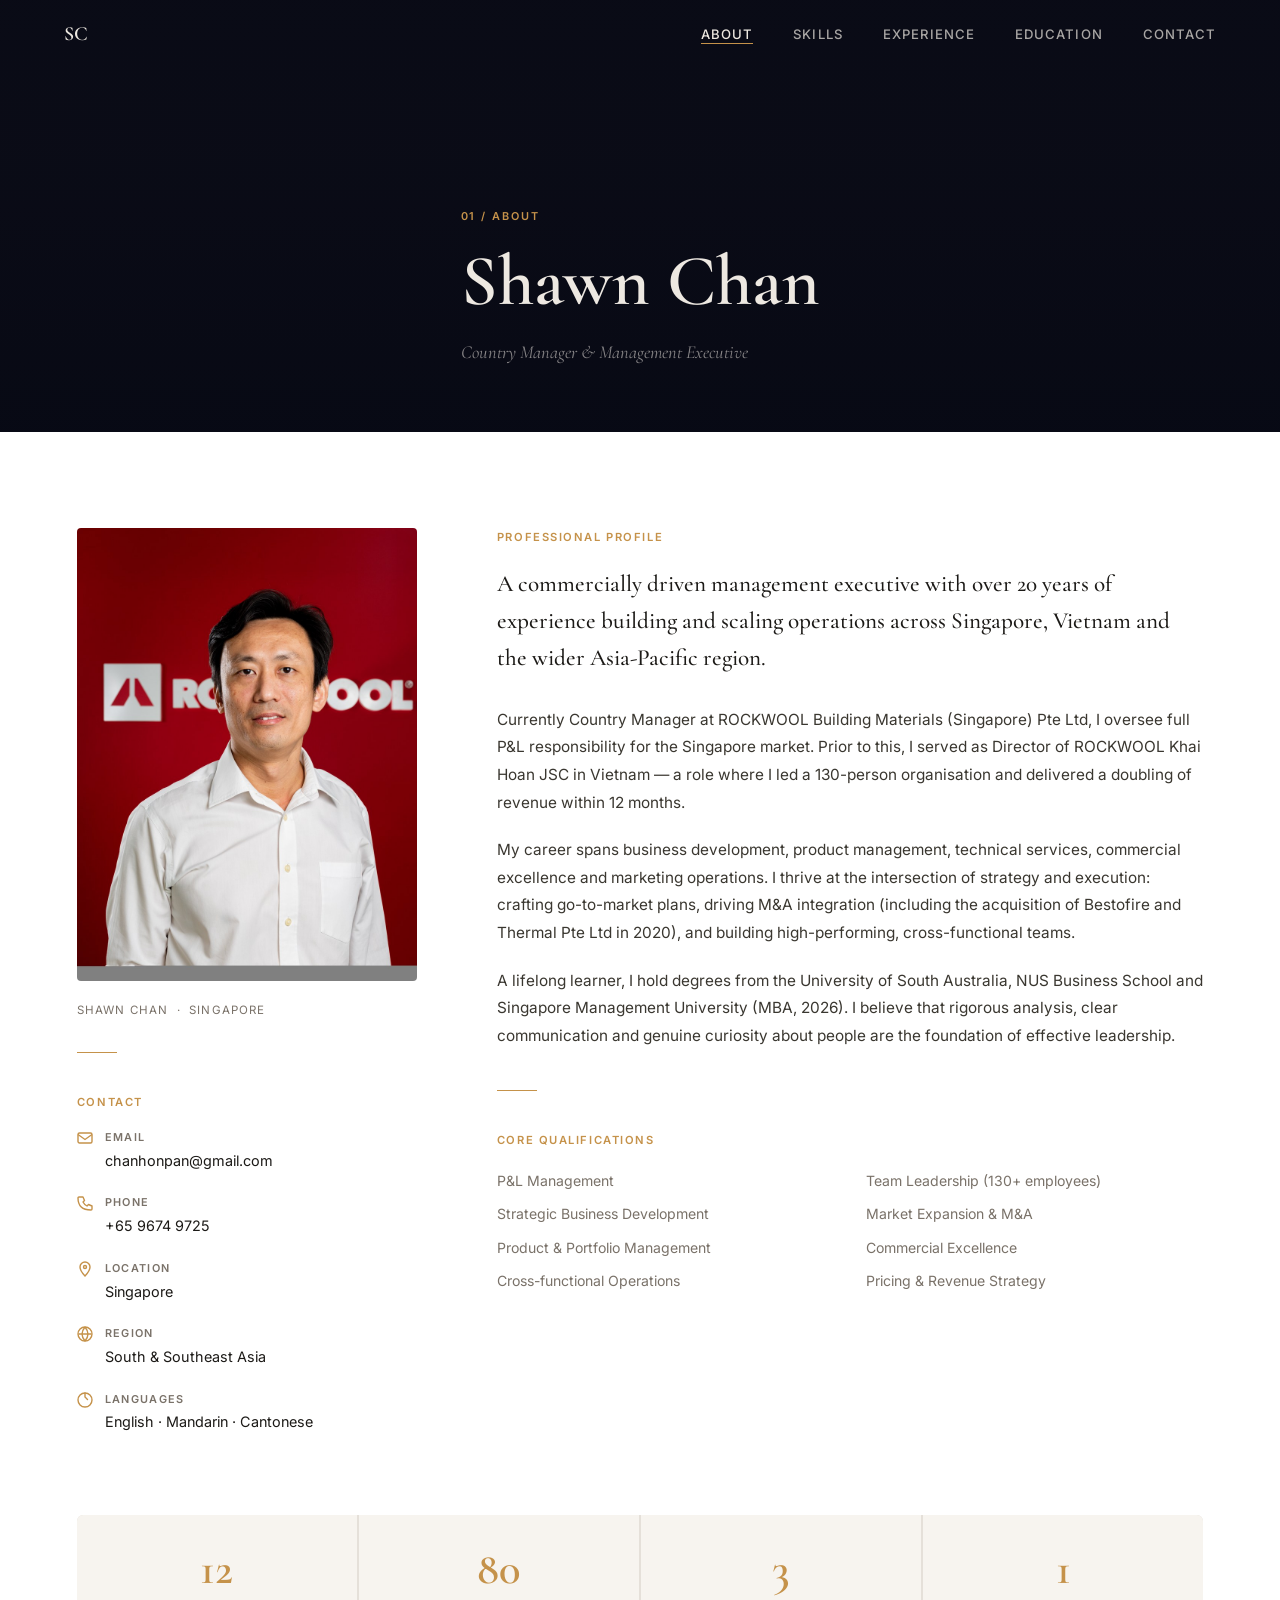
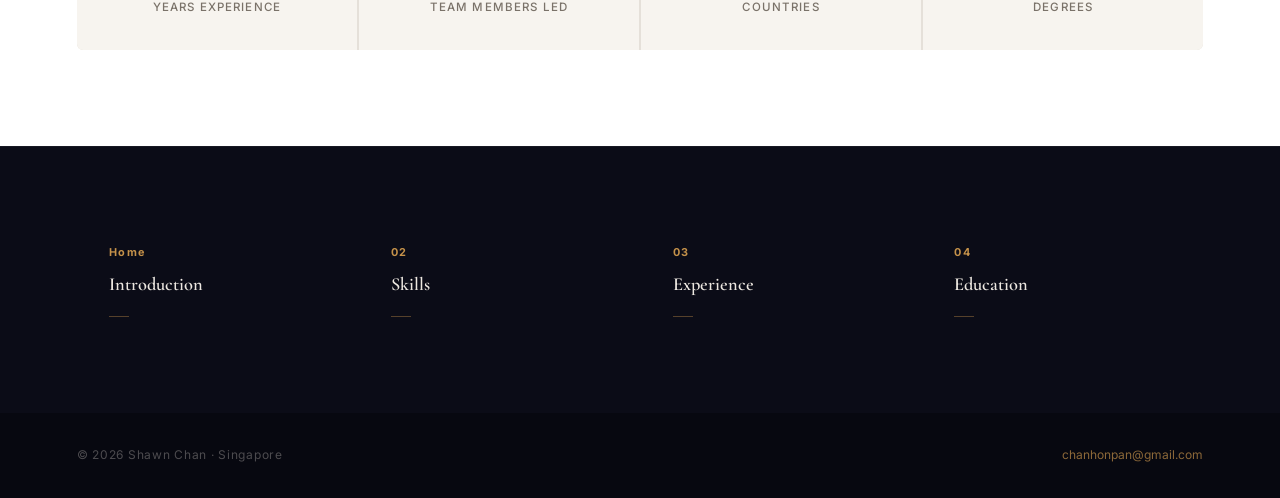
==== commit e5683704: "Add files via upload" ====
--- a/about.html
+++ b/about.html
@@ -280,4 +280,4 @@
 if (statsSection) ioCount.observe(statsSection);
 </script>
 </body>
-  </html>
+</html>
--- a/styles.css
+++ b/styles.css
@@ -73,10 +73,11 @@
 }
 
 #mainNav.scrolled {
-  background: rgba(11, 12, 23, 0.92);
+  background: rgba(11, 12, 23, 0.96);
   backdrop-filter: blur(16px);
   -webkit-backdrop-filter: blur(16px);
-  box-shadow: 0 1px 0 rgba(255,255,255,0.05);
+  box-shadow: 0 1px 0 rgba(255,255,255,0.08);
+  border-bottom: 1px solid rgba(255, 255, 255, 0.1);
 }
 
 .nav-brand {
@@ -491,7 +492,9 @@
   object-fit: cover;
   object-position: top center;
   border-radius: 4px;
-  filter: grayscale(8%);
+  display: block;
+  border: none;
+  outline: none;
 }
 
 .about-photo-caption {
